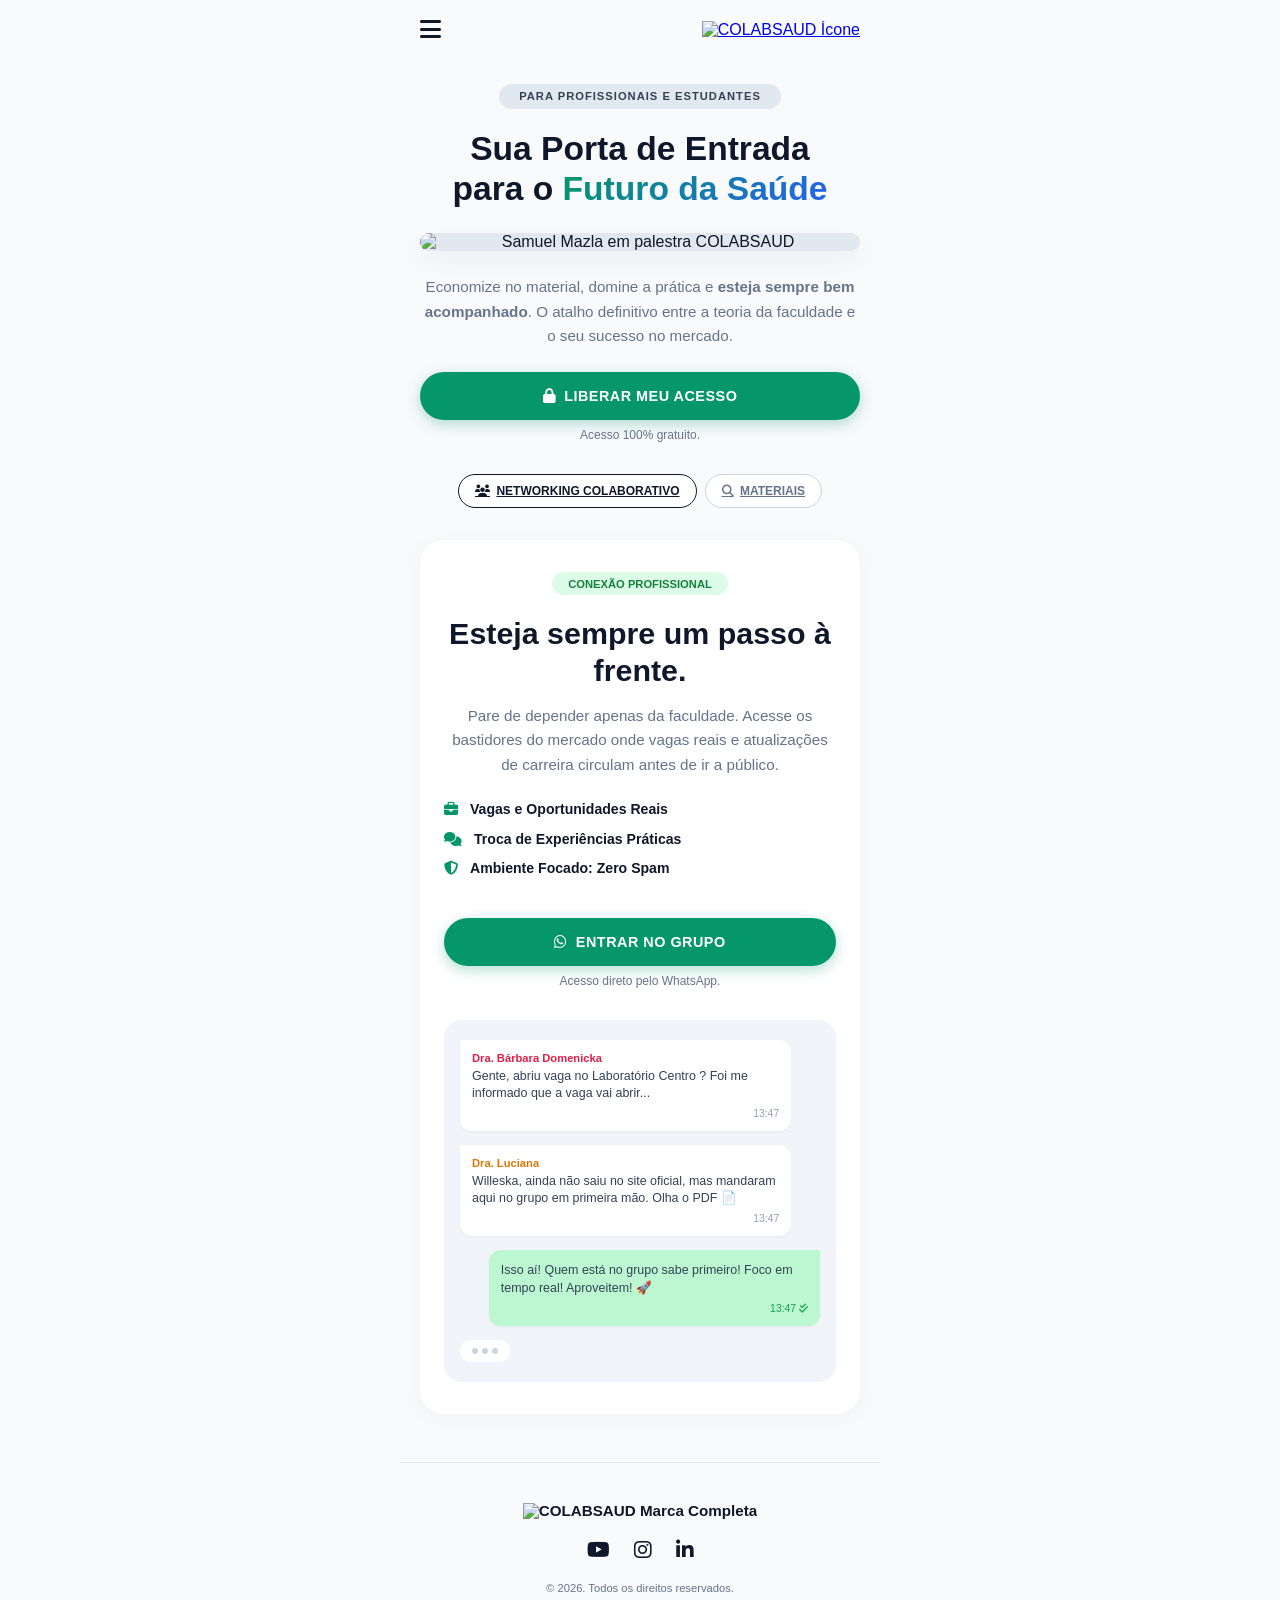
==== index.html @ db5d0c4f "Update logo image and alt text in index.html" ====
<!DOCTYPE html>
<html lang="pt-BR">
<head>
    <meta charset="UTF-8">
    <meta name="viewport" content="width=device-width, initial-scale=1.0">
    <title>COLABSAUD - Sua Porta de Entrada para o Futuro da Saúde</title>
    <link rel="stylesheet" href="style.css">
    <link rel="stylesheet" href="https://cdnjs.cloudflare.com/ajax/libs/font-awesome/6.4.0/css/all.min.css">
</head>
<body>

    <!-- Header Navigation -->
    <header class="navbar">
        <button class="menu-btn" aria-label="Abrir Menu">
            <i class="fa-solid fa-bars"></i>
        </button>
        <div class="logo-container">
            <a href="index.html">
                <img src="IMG_5913_781e00.png" alt="COLABSAUD Ícone" class="logo-icon">
            </a>
        </div>
    </header>

    <main class="container">

        <!-- Header Tag Pill -->
        <div class="tag-header">
            <span>PARA PROFISSIONAIS E ESTUDANTES</span>
        </div>

        <!-- Hero Section -->
        <section class="hero-section">
            <h1 class="hero-title">
                Sua Porta de Entrada <br>
                para o <span class="gradient-text">Futuro da Saúde</span>
            </h1>

            <div class="hero-image-card">
                <img src="hero-image.jpg" alt="Samuel Mazla em palestra COLABSAUD" class="hero-img">
            </div>

            <p class="hero-description">
                Economize no material, domine a prática e <strong>esteja sempre bem acompanhado</strong>. O atalho definitivo entre a teoria da faculdade e o seu sucesso no mercado.
            </p>

            <a href="aplicar.html" class="btn btn-primary">
                <i class="fa-solid fa-lock"></i> LIBERAR MEU ACESSO
            </a>
            <span class="subtext">Acesso 100% gratuito.</span>
        </section>

        <!-- Navigation Pills -->
        <div class="category-pills">
            <a href="comunidade.html" class="pill active">
                <i class="fa-solid fa-users"></i> NETWORKING COLABORATIVO
            </a>
            <a href="#" class="pill">
                <i class="fa-solid fa-magnifying-glass"></i> MATERIAIS
            </a>
        </div>

        <!-- Connection Card Section -->
        <section class="card-box">
            <div class="card-badge">CONEXÃO PROFISSIONAL</div>

            <h2 class="card-title">Esteja sempre um passo à frente.</h2>

            <p class="card-text">
                Pare de depender apenas da faculdade. Acesse os bastidores do mercado onde vagas reais e atualizações de carreira circulam antes de ir a público.
            </p>

            <ul class="features-list">
                <li><i class="fa-solid fa-briefcase"></i> Vagas e Oportunidades Reais</li>
                <li><i class="fa-solid fa-comments"></i> Troca de Experiências Práticas</li>
                <li><i class="fa-solid fa-shield-halved"></i> Ambiente Focado: Zero Spam</li>
            </ul>

            <a href="https://whatsapp.com" class="btn btn-whatsapp" target="_blank" rel="noopener">
                <i class="fa-brands fa-whatsapp"></i> ENTRAR NO GRUPO
            </a>
            <span class="subtext">Acesso direto pelo WhatsApp.</span>

            <!-- WhatsApp Chat Mockup -->
            <div class="chat-container">
                <div class="chat-bubble left">
                    <span class="author">Dra. Bárbara Domenicka</span>
                    <p>Gente, abriu vaga no Laboratório Centro ? Foi me informado que a vaga vai abrir...</p>
                    <span class="time">13:47</span>
                </div>

                <div class="chat-bubble left">
                    <span class="author">Dra. Luciana</span>
                    <p>Willeska, ainda não saiu no site oficial, mas mandaram aqui no grupo em primeira mão. Olha o PDF 📄</p>
                    <span class="time">13:47</span>
                </div>

                <div class="chat-bubble right">
                    <p>Isso aí! Quem está no grupo sabe primeiro! Foco em tempo real! Aproveitem! 🚀</p>
                    <span class="time">13:47 <i class="fa-solid fa-check-double"></i></span>
                </div>

                <div class="chat-typing">
                    <span></span><span></span><span></span>
                </div>
            </div>
        </section>

    </main>

    <!-- Footer Section -->
    <footer class="footer">
        <div class="footer-logo">
            <img src="logo-full.png" alt="COLABSAUD Marca Completa" class="footer-full-logo">
        </div>

        <div class="social-links">
            <a href="#" aria-label="YouTube"><i class="fa-brands fa-youtube"></i></a>
            <a href="#" aria-label="Instagram"><i class="fa-brands fa-instagram"></i></a>
            <a href="#" aria-label="LinkedIn"><i class="fa-brands fa-linkedin-in"></i></a>
        </div>

        <p class="copyright">© 2026. Todos os direitos reservados.</p>
    </footer>

</body>
</html>
---- style.css ----
/* Core Styling & Variables */
:root {
    --primary-color: #0d9488;
    --primary-gradient: linear-gradient(135deg, #059669 0%, #2563eb 100%);
    --whatsapp-color: #059669;
    --whatsapp-hover: #047857;
    --text-dark: #0f172a;
    --text-muted: #64748b;
    --bg-light: #f8fafc;
    --card-bg: #ffffff;
    --chat-left: #ffffff;
    --chat-right: #dcf8c6;
    --radius-pill: 50px;
    --radius-card: 24px;
}

* {
    margin: 0;
    padding: 0;
    box-sizing: border-box;
    font-family: -apple-system, BlinkMacSystemFont, "Segoe UI", Roboto, Helvetica, Arial, sans-serif;
}

body {
    background-color: var(--bg-light);
    color: var(--text-dark);
    display: flex;
    flex-direction: column;
    align-items: center;
}

.container {
    width: 100%;
    max-width: 480px;
    padding: 0 1.25rem 3rem 1.25rem;
    display: flex;
    flex-direction: column;
    align-items: center;
}

/* Navbar Header */
.navbar {
    width: 100%;
    max-width: 480px;
    padding: 1rem 1.25rem;
    display: flex;
    justify-content: space-between;
    align-items: center;
}

.menu-btn {
    background: none;
    border: none;
    font-size: 1.5rem;
    color: var(--text-dark);
    cursor: pointer;
}

.logo-icon {
    width: 42px;
    height: 42px;
    object-fit: contain;
}

/* Header Tag */
.tag-header {
    background: #e2e8f0;
    color: #334155;
    font-size: 0.7rem;
    font-weight: 800;
    letter-spacing: 1px;
    padding: 0.4rem 1.25rem;
    border-radius: var(--radius-pill);
    margin: 1.5rem 0 1.25rem 0;
}

/* Hero Section */
.hero-section {
    text-align: center;
    display: flex;
    flex-direction: column;
    align-items: center;
    margin-bottom: 2rem;
    width: 100%;
}

.hero-title {
    font-size: 2.1rem;
    font-weight: 900;
    line-height: 1.2;
    margin-bottom: 1.5rem;
    color: #0f172a;
}

.gradient-text {
    background: var(--primary-gradient);
    -webkit-background-clip: text;
    -webkit-text-fill-color: transparent;
}

.hero-image-card {
    width: 100%;
    border-radius: 18px;
    overflow: hidden;
    box-shadow: 0 10px 25px rgba(0,0,0,0.06);
    margin-bottom: 1.5rem;
    background-color: #e2e8f0;
}

.hero-img {
    width: 100%;
    height: auto;
    display: block;
    object-fit: cover;
}

.hero-description {
    font-size: 0.95rem;
    color: var(--text-muted);
    line-height: 1.6;
    margin-bottom: 1.5rem;
}

/* Buttons */
.btn {
    width: 100%;
    padding: 1rem;
    border-radius: var(--radius-pill);
    text-decoration: none;
    font-weight: 800;
    font-size: 0.9rem;
    letter-spacing: 0.5px;
    display: flex;
    align-items: center;
    justify-content: center;
    gap: 0.5rem;
    box-shadow: 0 4px 14px rgba(5, 150, 105, 0.3);
    transition: transform 0.2s, background 0.2s;
    border: none;
}

.btn:active {
    transform: scale(0.98);
}

.btn-primary, .btn-whatsapp {
    background-color: var(--whatsapp-color);
    color: #ffffff;
}

.subtext {
    font-size: 0.75rem;
    color: var(--text-muted);
    margin-top: 0.5rem;
}

/* Category Pills */
.category-pills {
    display: flex;
    gap: 0.5rem;
    width: 100%;
    justify-content: center;
    margin-bottom: 2rem;
}

.pill {
    background: #ffffff;
    border: 1px solid #cbd5e1;
    padding: 0.55rem 1rem;
    border-radius: var(--radius-pill);
    font-size: 0.75rem;
    font-weight: 800;
    color: var(--text-muted);
    display: flex;
    align-items: center;
    gap: 0.4rem;
    cursor: pointer;
}

.pill.active {
    border-color: var(--text-dark);
    color: var(--text-dark);
}

/* Card Box */
.card-box {
    background: var(--card-bg);
    width: 100%;
    border-radius: var(--radius-card);
    padding: 2rem 1.5rem;
    box-shadow: 0 4px 25px rgba(0,0,0,0.04);
    display: flex;
    flex-direction: column;
    align-items: center;
    text-align: center;
}

.card-badge {
    background: #dcfce7;
    color: #15803d;
    font-size: 0.7rem;
    font-weight: 800;
    padding: 0.35rem 1rem;
    border-radius: var(--radius-pill);
    margin-bottom: 1.25rem;
}

.card-title {
    font-size: 1.9rem;
    font-weight: 900;
    line-height: 1.2;
    margin-bottom: 1rem;
    color: #0f172a;
}

.card-text {
    font-size: 0.95rem;
    color: var(--text-muted);
    line-height: 1.6;
    margin-bottom: 1.5rem;
}

.features-list {
    list-style: none;
    text-align: left;
    width: 100%;
    margin-bottom: 1.75rem;
}

.features-list li {
    font-size: 0.88rem;
    font-weight: 700;
    color: var(--text-dark);
    margin-bottom: 0.85rem;
    display: flex;
    align-items: center;
    gap: 0.75rem;
}

.features-list li i {
    color: var(--whatsapp-color);
}

/* Chat Mockup */
.chat-container {
    background: #f1f5f9;
    width: 100%;
    border-radius: 18px;
    padding: 1.25rem 1rem;
    margin-top: 2rem;
    display: flex;
    flex-direction: column;
    gap: 0.85rem;
}

.chat-bubble {
    padding: 0.75rem;
    border-radius: 12px;
    max-width: 92%;
    font-size: 0.78rem;
    text-align: left;
    box-shadow: 0 1px 3px rgba(0,0,0,0.05);
    position: relative;
}

.chat-bubble.left {
    background: var(--chat-left);
    align-self: flex-start;
    border-top-left-radius: 2px;
}

.chat-bubble.right {
    background: #bbf7d0;
    align-self: flex-end;
    border-top-right-radius: 2px;
}

.chat-bubble .author {
    font-weight: 800;
    color: #e11d48;
    display: block;
    font-size: 0.7rem;
    margin-bottom: 0.25rem;
}

.chat-bubble.left:nth-child(2) .author {
    color: #d97706;
}

.chat-bubble p {
    color: #334155;
    line-height: 1.4;
}

.chat-bubble .time {
    display: block;
    text-align: right;
    font-size: 0.65rem;
    color: #94a3b8;
    margin-top: 0.35rem;
}

.chat-bubble.right .time {
    color: #16a34a;
}

.chat-typing {
    background: #ffffff;
    align-self: flex-start;
    padding: 0.5rem 0.75rem;
    border-radius: var(--radius-pill);
    display: flex;
    gap: 4px;
}

.chat-typing span {
    width: 6px;
    height: 6px;
    background: #cbd5e1;
    border-radius: 50%;
}

/* Footer */
.footer {
    width: 100%;
    max-width: 480px;
    padding: 2.5rem 1.25rem;
    display: flex;
    flex-direction: column;
    align-items: center;
    gap: 1.25rem;
    border-top: 1px solid #e2e8f0;
}

.footer-logo {
    display: flex;
    align-items: center;
    gap: 0.5rem;
    font-weight: 900;
    font-size: 0.95rem;
    line-height: 1;
}

.footer-icon {
    width: 32px;
    height: 32px;
    object-fit: contain;
}

.social-links {
    display: flex;
    gap: 1.5rem;
}

.social-links a {
    color: var(--text-dark);
    font-size: 1.25rem;
}

.copyright {
    font-size: 0.7rem;
    color: var(--text-muted);
}
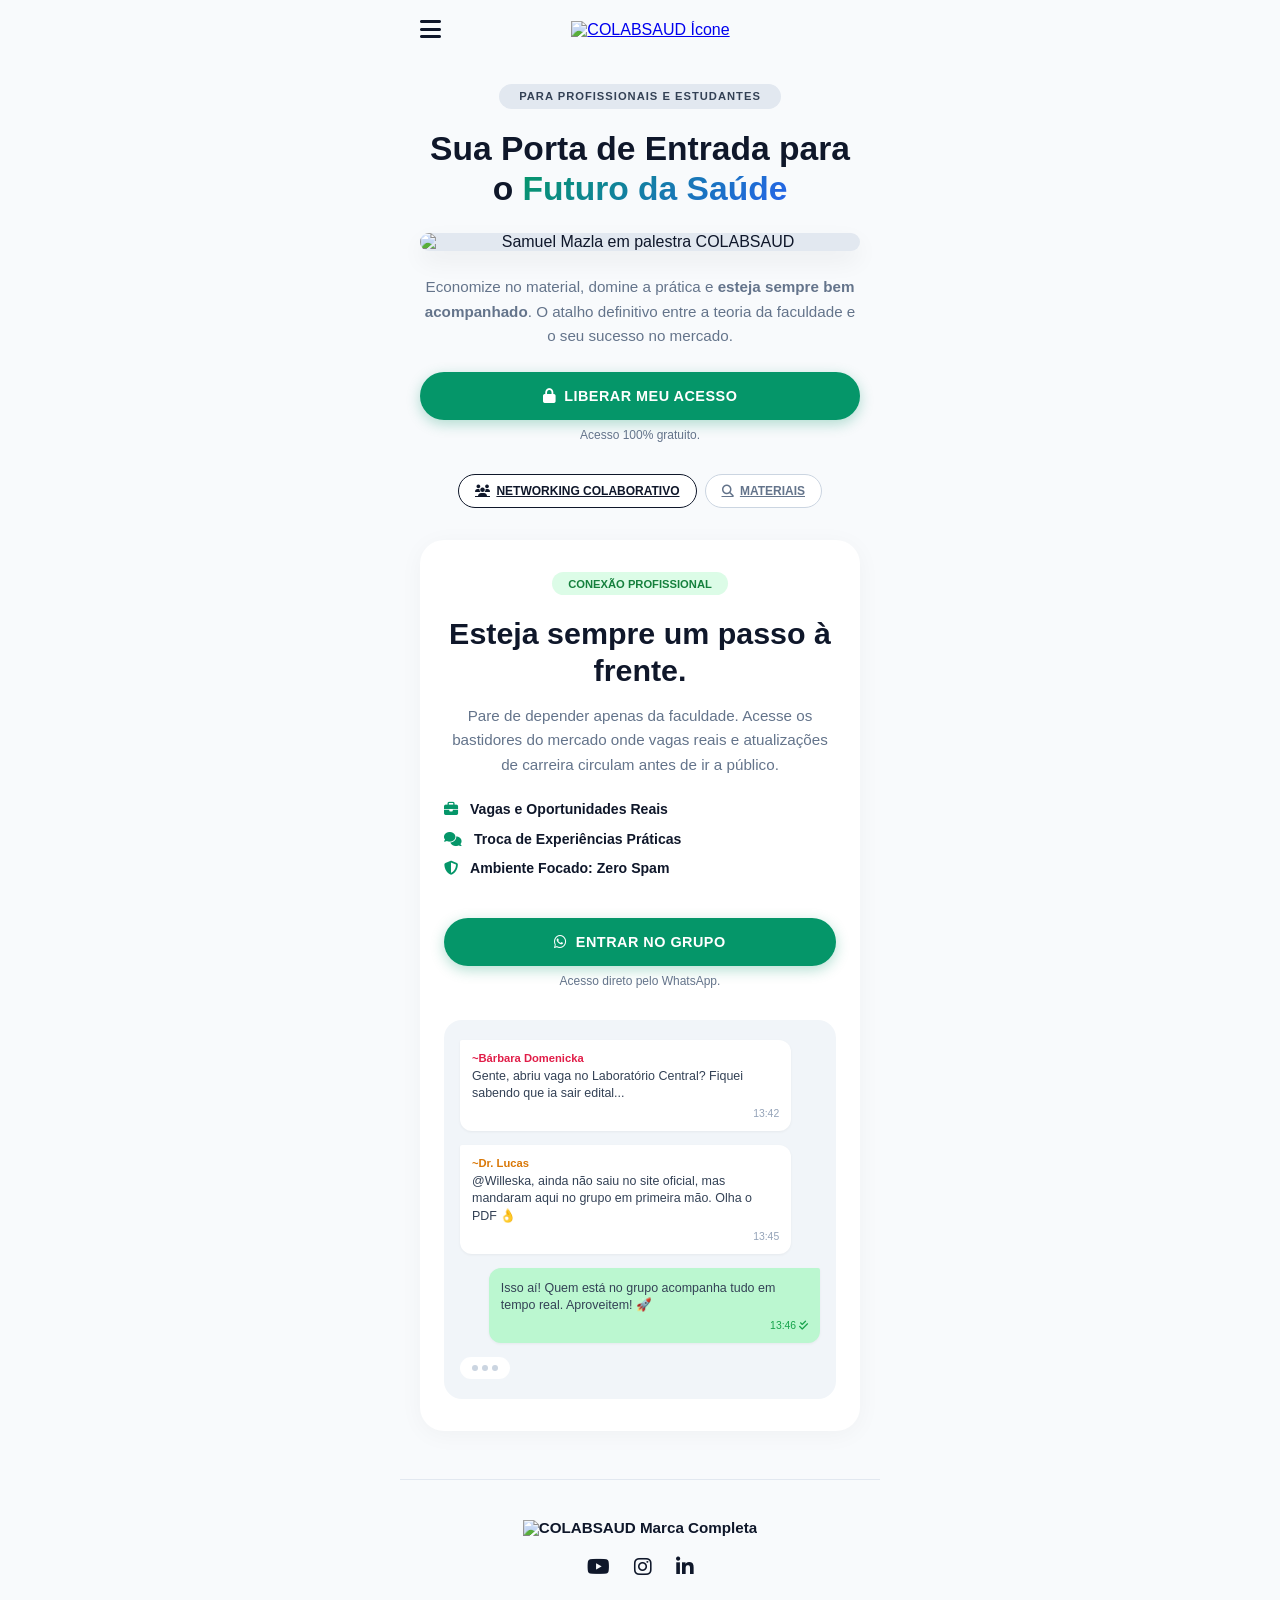
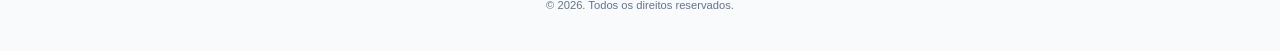
==== commit 6f4953a5: "Update index.html" ====
--- a/index.html
+++ b/index.html
@@ -16,9 +16,11 @@
         </button>
         <div class="logo-container">
             <a href="index.html">
-                <img src="IMG_5913_781e00.png" alt="COLABSAUD Ícone" class="logo-icon">
+                <!-- Logo Ícone (Microscópio) no Topo -->
+                <img src="https://i.imgur.com/eZeOT2a.png" alt="COLABSAUD Ícone" class="logo-icon">
             </a>
         </div>
+        <div class="navbar-spacer"></div>
     </header>
 
     <main class="container">
@@ -31,19 +33,19 @@
         <!-- Hero Section -->
         <section class="hero-section">
             <h1 class="hero-title">
-                Sua Porta de Entrada <br>
-                para o <span class="gradient-text">Futuro da Saúde</span>
+                Sua Porta de Entrada para o <span class="gradient-text">Futuro da Saúde</span>
             </h1>
 
             <div class="hero-image-card">
-                <img src="hero-image.jpg" alt="Samuel Mazla em palestra COLABSAUD" class="hero-img">
+                <!-- Foto Principal da Palestra -->
+                <img src="https://i.imgur.com/dPKT9qg.jpg" alt="Samuel Mazla em palestra COLABSAUD" class="hero-img">
             </div>
 
             <p class="hero-description">
                 Economize no material, domine a prática e <strong>esteja sempre bem acompanhado</strong>. O atalho definitivo entre a teoria da faculdade e o seu sucesso no mercado.
             </p>
 
-            <a href="aplicar.html" class="btn btn-primary">
+            <a href="comunidade.html" class="btn btn-primary">
                 <i class="fa-solid fa-lock"></i> LIBERAR MEU ACESSO
             </a>
             <span class="subtext">Acesso 100% gratuito.</span>
@@ -54,7 +56,7 @@
             <a href="comunidade.html" class="pill active">
                 <i class="fa-solid fa-users"></i> NETWORKING COLABORATIVO
             </a>
-            <a href="#" class="pill">
+            <a href="science-drop.html" class="pill">
                 <i class="fa-solid fa-magnifying-glass"></i> MATERIAIS
             </a>
         </div>
@@ -83,20 +85,20 @@
             <!-- WhatsApp Chat Mockup -->
             <div class="chat-container">
                 <div class="chat-bubble left">
-                    <span class="author">Dra. Bárbara Domenicka</span>
-                    <p>Gente, abriu vaga no Laboratório Centro ? Foi me informado que a vaga vai abrir...</p>
-                    <span class="time">13:47</span>
+                    <span class="author">~Bárbara Domenicka</span>
+                    <p>Gente, abriu vaga no Laboratório Central? Fiquei sabendo que ia sair edital...</p>
+                    <span class="time">13:42</span>
                 </div>
 
                 <div class="chat-bubble left">
-                    <span class="author">Dra. Luciana</span>
-                    <p>Willeska, ainda não saiu no site oficial, mas mandaram aqui no grupo em primeira mão. Olha o PDF 📄</p>
-                    <span class="time">13:47</span>
+                    <span class="author">~Dr. Lucas</span>
+                    <p>@Willeska, ainda não saiu no site oficial, mas mandaram aqui no grupo em primeira mão. Olha o PDF 👌</p>
+                    <span class="time">13:45</span>
                 </div>
 
                 <div class="chat-bubble right">
-                    <p>Isso aí! Quem está no grupo sabe primeiro! Foco em tempo real! Aproveitem! 🚀</p>
-                    <span class="time">13:47 <i class="fa-solid fa-check-double"></i></span>
+                    <p>Isso aí! Quem está no grupo acompanha tudo em tempo real. Aproveitem! 🚀</p>
+                    <span class="time">13:46 <i class="fa-solid fa-check-double"></i></span>
                 </div>
 
                 <div class="chat-typing">
@@ -110,7 +112,8 @@
     <!-- Footer Section -->
     <footer class="footer">
         <div class="footer-logo">
-            <img src="logo-full.png" alt="COLABSAUD Marca Completa" class="footer-full-logo">
+            <!-- Logo Completa no Rodapé -->
+            <img src="https://i.imgur.com/oAxKSrk.png" alt="COLABSAUD Marca Completa" class="footer-full-logo">
         </div>
 
         <div class="social-links">
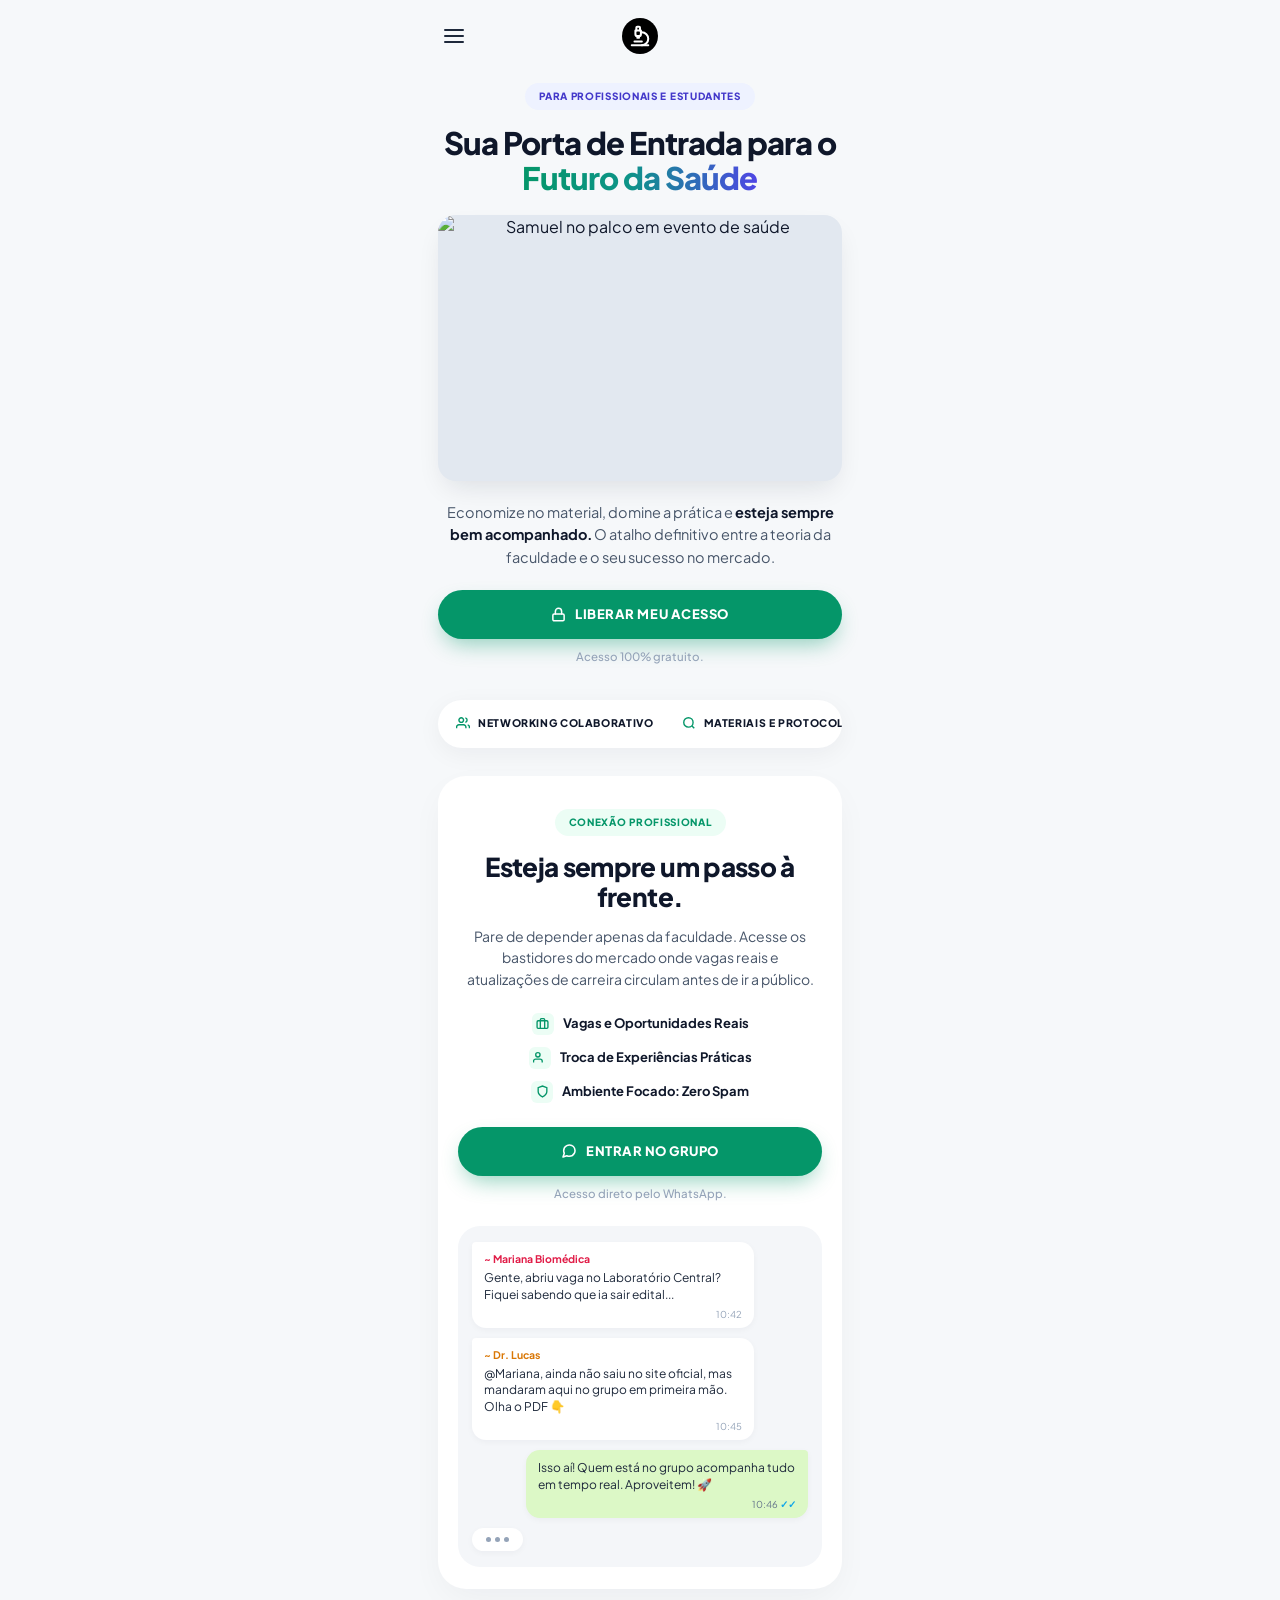
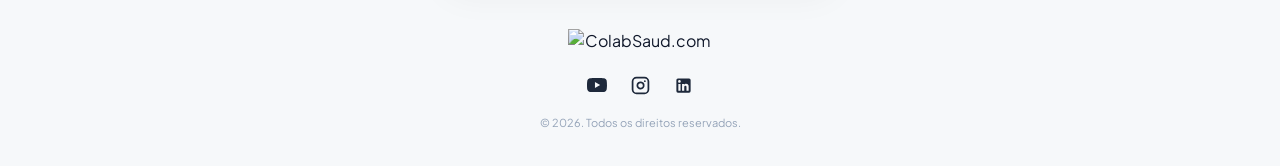
==== commit 812bcdb7: "Update index.html" ====
--- a/index.html
+++ b/index.html
@@ -1,129 +1,591 @@
 <!DOCTYPE html>
 <html lang="pt-BR">
 <head>
-    <meta charset="UTF-8">
-    <meta name="viewport" content="width=device-width, initial-scale=1.0">
-    <title>COLABSAUD - Sua Porta de Entrada para o Futuro da Saúde</title>
-    <link rel="stylesheet" href="style.css">
-    <link rel="stylesheet" href="https://cdnjs.cloudflare.com/ajax/libs/font-awesome/6.4.0/css/all.min.css">
+  <meta charset="UTF-8" />
+  <meta name="viewport" content="width=device-width, initial-scale=1.0" />
+  <title>ColabSaud — Sua Porta de Entrada para o Futuro da Saúde</title>
+  <link rel="preconnect" href="https://fonts.googleapis.com">
+  <link rel="preconnect" href="https://fonts.gstatic.com" crossorigin>
+  <link href="https://fonts.googleapis.com/css2?family=Plus+Jakarta+Sans:wght@400;500;600;700;800&display=swap" rel="stylesheet">
+  <style>
+    :root {
+      --bg-page: #F6F8FA;
+      --bg-card: #FFFFFF;
+      --text-primary: #0F172A;
+      --text-secondary: #475569;
+      --text-muted: #94A3B8;
+      --green-primary: #059669;
+      --green-hover: #047857;
+      --green-soft: #ECFDF5;
+      --indigo-soft: #EEF2FF;
+      --indigo-text: #4338CA;
+      --whatsapp-green: #DCF8C6;
+    }
+
+    * {
+      margin: 0;
+      padding: 0;
+      box-sizing: border-box;
+    }
+
+    body {
+      font-family: 'Plus Jakarta Sans', -apple-system, BlinkMacSystemFont, sans-serif;
+      background-color: var(--bg-page);
+      color: var(--text-primary);
+      line-height: 1.5;
+      -webkit-font-smoothing: antialiased;
+    }
+
+    .page-wrapper {
+      max-width: 440px;
+      margin: 0 auto;
+      padding: 0 18px;
+      overflow-x: hidden;
+    }
+
+    /* HEADER */
+    header {
+      display: flex;
+      align-items: center;
+      justify-content: center;
+      position: relative;
+      padding: 18px 0 14px;
+    }
+
+    .menu-btn {
+      position: absolute;
+      left: 0;
+      background: none;
+      border: none;
+      cursor: pointer;
+      padding: 6px;
+      display: flex;
+      flex-direction: column;
+      gap: 4px;
+    }
+
+    .menu-btn span {
+      display: block;
+      width: 20px;
+      height: 2px;
+      background-color: #1E293B;
+      border-radius: 2px;
+    }
+
+    .header-icon {
+      width: 36px;
+      height: 36px;
+      border-radius: 50%;
+      background-color: #000000;
+      display: flex;
+      align-items: center;
+      justify-content: center;
+      overflow: hidden;
+    }
+
+    /* HERO SECTION */
+    .hero {
+      text-align: center;
+      padding: 14px 0 28px;
+    }
+
+    .badge-pill {
+      display: inline-block;
+      font-size: 10px;
+      font-weight: 800;
+      letter-spacing: 0.07em;
+      text-transform: uppercase;
+      padding: 6px 14px;
+      border-radius: 999px;
+      margin-bottom: 16px;
+    }
+
+    .badge-indigo {
+      background-color: var(--indigo-soft);
+      color: var(--indigo-text);
+    }
+
+    .badge-green {
+      background-color: var(--green-soft);
+      color: var(--green-primary);
+    }
+
+    .hero h1 {
+      font-size: 31px;
+      font-weight: 800;
+      line-height: 1.12;
+      letter-spacing: -0.03em;
+      color: var(--text-primary);
+      margin-bottom: 20px;
+    }
+
+    .gradient-text {
+      background: linear-gradient(90deg, #059669 0%, #0D9488 45%, #4F46E5 100%);
+      -webkit-background-clip: text;
+      -webkit-text-fill-color: transparent;
+      background-clip: text;
+    }
+
+    .hero-image-card {
+      width: 100%;
+      aspect-ratio: 16 / 10.5;
+      border-radius: 18px;
+      overflow: hidden;
+      margin-bottom: 20px;
+      box-shadow: 0 12px 28px -8px rgba(15, 23, 42, 0.12);
+      background-color: #E2E8F0;
+    }
+
+    .hero-image-card img {
+      width: 100%;
+      height: 100%;
+      object-fit: cover;
+      display: block;
+    }
+
+    .hero-subtitle {
+      font-size: 14.5px;
+      color: var(--text-secondary);
+      line-height: 1.55;
+      padding: 0 6px;
+      margin-bottom: 22px;
+    }
+
+    .hero-subtitle strong {
+      color: var(--text-primary);
+      font-weight: 700;
+    }
+
+    .btn-primary {
+      display: flex;
+      align-items: center;
+      justify-content: center;
+      gap: 9px;
+      width: 100%;
+      background-color: var(--green-primary);
+      color: #FFFFFF;
+      text-decoration: none;
+      font-size: 13px;
+      font-weight: 800;
+      letter-spacing: 0.04em;
+      text-transform: uppercase;
+      padding: 15px 24px;
+      border-radius: 999px;
+      box-shadow: 0 10px 22px -6px rgba(5, 150, 105, 0.45);
+      transition: background-color 0.2s ease, transform 0.15s ease;
+    }
+
+    .btn-primary:hover {
+      background-color: var(--green-hover);
+      transform: translateY(-1px);
+    }
+
+    .micro-caption {
+      font-size: 11.5px;
+      color: var(--text-muted);
+      margin-top: 9px;
+      font-weight: 500;
+    }
+
+    /* TICKER / MARQUEE PILL */
+    .ticker-wrapper {
+      background-color: #FFFFFF;
+      border-radius: 999px;
+      padding: 12px 0;
+      margin: 6px 0 28px;
+      box-shadow: 0 6px 24px rgba(15, 23, 42, 0.05);
+      overflow: hidden;
+      white-space: nowrap;
+      position: relative;
+    }
+
+    .ticker-track {
+      display: inline-flex;
+      align-items: center;
+      gap: 28px;
+      padding-left: 18px;
+      animation: marquee 18s linear infinite;
+    }
+
+    .ticker-item {
+      display: inline-flex;
+      align-items: center;
+      gap: 8px;
+      font-size: 10.5px;
+      font-weight: 800;
+      letter-spacing: 0.06em;
+      color: var(--text-primary);
+      text-transform: uppercase;
+    }
+
+    .ticker-item svg {
+      color: var(--green-primary);
+      flex-shrink: 0;
+    }
+
+    @keyframes marquee {
+      0% { transform: translateX(0); }
+      100% { transform: translateX(-50%); }
+    }
+
+    /* FEATURE CARD (CONEXÃO PROFISSIONAL) */
+    .feature-card {
+      background-color: var(--bg-card);
+      border-radius: 28px;
+      padding: 32px 20px 22px;
+      text-align: center;
+      box-shadow: 0 12px 36px -6px rgba(15, 23, 42, 0.05);
+    }
+
+    .feature-card h2 {
+      font-size: 26px;
+      font-weight: 800;
+      line-height: 1.15;
+      letter-spacing: -0.025em;
+      color: var(--text-primary);
+      margin-bottom: 14px;
+    }
+
+    .feature-desc {
+      font-size: 14px;
+      color: var(--text-secondary);
+      line-height: 1.55;
+      margin-bottom: 22px;
+      padding: 0 4px;
+    }
+
+    .benefits-list {
+      list-style: none;
+      display: flex;
+      flex-direction: column;
+      align-items: center;
+      gap: 12px;
+      margin-bottom: 24px;
+    }
+
+    .benefits-list li {
+      display: flex;
+      align-items: center;
+      gap: 9px;
+      font-size: 13px;
+      font-weight: 700;
+      color: var(--text-primary);
+    }
+
+    .benefit-icon {
+      width: 22px;
+      height: 22px;
+      border-radius: 6px;
+      background-color: var(--green-soft);
+      color: var(--green-primary);
+      display: flex;
+      align-items: center;
+      justify-content: center;
+      flex-shrink: 0;
+    }
+
+    /* WHATSAPP MOCKUP */
+    .chat-mockup {
+      background-color: #F4F6F9;
+      border-radius: 22px;
+      padding: 16px 14px;
+      margin-top: 24px;
+      text-align: left;
+      display: flex;
+      flex-direction: column;
+      gap: 10px;
+    }
+
+    .chat-bubble {
+      max-width: 84%;
+      padding: 10px 12px 7px;
+      border-radius: 14px;
+      font-size: 12px;
+      line-height: 1.4;
+      box-shadow: 0 2px 6px rgba(15, 23, 42, 0.04);
+      position: relative;
+    }
+
+    .chat-left {
+      background-color: #FFFFFF;
+      color: #1E293B;
+      border-top-left-radius: 4px;
+      align-self: flex-start;
+    }
+
+    .chat-right {
+      background-color: var(--whatsapp-green);
+      color: #1E293B;
+      border-top-right-radius: 4px;
+      align-self: flex-end;
+    }
+
+    .sender-name {
+      display: block;
+      font-size: 10.5px;
+      font-weight: 700;
+      margin-bottom: 3px;
+    }
+
+    .sender-pink { color: #E11D48; }
+    .sender-orange { color: #D97706; }
+
+    .chat-time {
+      display: block;
+      text-align: right;
+      font-size: 9.5px;
+      color: #94A3B8;
+      margin-top: 4px;
+    }
+
+    .chat-right .chat-time {
+      color: #64748B;
+    }
+
+    .check-blue {
+      color: #0EA5E9;
+      font-weight: 700;
+    }
+
+    .typing-bubble {
+      background-color: #FFFFFF;
+      padding: 9px 14px;
+      border-radius: 999px;
+      display: inline-flex;
+      align-items: center;
+      gap: 4px;
+      align-self: flex-start;
+      box-shadow: 0 2px 6px rgba(15, 23, 42, 0.04);
+    }
+
+    .typing-bubble span {
+      width: 5px;
+      height: 5px;
+      background-color: #94A3B8;
+      border-radius: 50%;
+      display: inline-block;
+    }
+
+    /* FOOTER — LOGO PROPORCIONAL AO PRINT */
+    footer {
+      text-align: center;
+      padding: 40px 16px 34px;
+    }
+
+    .footer-logo {
+      width: 145px;
+      max-width: 42%;
+      height: auto;
+      display: block;
+      margin: 0 auto 22px;
+      object-fit: contain;
+    }
+
+    .social-links {
+      display: flex;
+      justify-content: center;
+      align-items: center;
+      gap: 24px;
+      margin-bottom: 20px;
+    }
+
+    .social-links a {
+      color: #1E293B;
+      display: inline-flex;
+      align-items: center;
+      justify-content: center;
+      transition: opacity 0.2s ease, transform 0.15s ease;
+    }
+
+    .social-links a:hover {
+      opacity: 0.7;
+      transform: translateY(-1px);
+    }
+
+    .copyright {
+      font-size: 11px;
+      color: var(--text-muted);
+    }
+  </style>
 </head>
 <body>
 
-    <!-- Header Navigation -->
-    <header class="navbar">
-        <button class="menu-btn" aria-label="Abrir Menu">
-            <i class="fa-solid fa-bars"></i>
-        </button>
-        <div class="logo-container">
-            <a href="index.html">
-                <!-- Logo Ícone (Microscópio) no Topo -->
-                <img src="https://i.imgur.com/eZeOT2a.png" alt="COLABSAUD Ícone" class="logo-icon">
-            </a>
+  <div class="page-wrapper">
+    <!-- HEADER -->
+    <header>
+      <button class="menu-btn" aria-label="Abrir menu">
+        <span></span>
+        <span></span>
+        <span></span>
+      </button>
+
+      <a href="#" class="header-icon" aria-label="ColabSaud Início">
+        <!-- Ícone circular fiel ao topo do print -->
+        <svg width="22" height="22" viewBox="0 0 24 24" fill="none" stroke="#FFFFFF" stroke-width="2.2" stroke-linecap="round" stroke-linejoin="round">
+          <path d="M6 18h8"/>
+          <path d="M3 22h18"/>
+          <path d="M14 22a7 7 0 1 0 0-14h-1"/>
+          <path d="M9 14h2"/>
+          <path d="M9 12a2 2 0 0 1-2-2V6h6v4a2 2 0 0 1-2 2Z"/>
+          <path d="M12 6V3a1 1 0 0 0-1-1H9a1 1 0 0 0-1 1v3"/>
+        </svg>
+      </a>
+    </header>
+
+    <!-- HERO -->
+    <section class="hero">
+      <span class="badge-pill badge-indigo">PARA PROFISSIONAIS E ESTUDANTES</span>
+
+      <h1>
+        Sua Porta de Entrada para o <span class="gradient-text">Futuro da Saúde</span>
+      </h1>
+
+      <div class="hero-image-card">
+        <!-- Substitua pelo caminho exato da sua foto do palco -->
+        <img src="foto-palco.jpg" alt="Samuel no palco em evento de saúde">
+      </div>
+
+      <p class="hero-subtitle">
+        Economize no material, domine a prática e <strong>esteja sempre bem acompanhado.</strong> O atalho definitivo entre a teoria da faculdade e o seu sucesso no mercado.
+      </p>
+
+      <a href="https://app.colabsaud.com" class="btn-primary">
+        <svg width="15" height="15" viewBox="0 0 24 24" fill="none" stroke="currentColor" stroke-width="2.4" stroke-linecap="round" stroke-linejoin="round">
+          <rect x="3" y="11" width="18" height="11" rx="2" ry="2"/>
+          <path d="M7 11V7a5 5 0 0 1 10 0v4"/>
+        </svg>
+        LIBERAR MEU ACESSO
+      </a>
+
+      <p class="micro-caption">Acesso 100% gratuito.</p>
+    </section>
+
+    <!-- LETREIRO HORIZONTAL -->
+    <div class="ticker-wrapper">
+      <div class="ticker-track">
+        <span class="ticker-item">
+          <svg width="14" height="14" viewBox="0 0 24 24" fill="none" stroke="currentColor" stroke-width="2.4"><path d="M17 21v-2a4 4 0 0 0-4-4H5a4 4 0 0 0-4 4v2"/><circle cx="9" cy="7" r="4"/><path d="M23 21v-2a4 4 0 0 0-3-3.87"/><path d="M16 3.13a4 4 0 0 1 0 7.75"/></svg>
+          NETWORKING COLABORATIVO
+        </span>
+        <span class="ticker-item">
+          <svg width="14" height="14" viewBox="0 0 24 24" fill="none" stroke="currentColor" stroke-width="2.4"><circle cx="11" cy="11" r="8"/><line x1="21" y1="21" x2="16.65" y2="16.65"/></svg>
+          MATERIAIS E PROTOCOLOS
+        </span>
+        <!-- Duplicado para rolagem contínua -->
+        <span class="ticker-item">
+          <svg width="14" height="14" viewBox="0 0 24 24" fill="none" stroke="currentColor" stroke-width="2.4"><path d="M17 21v-2a4 4 0 0 0-4-4H5a4 4 0 0 0-4 4v2"/><circle cx="9" cy="7" r="4"/><path d="M23 21v-2a4 4 0 0 0-3-3.87"/><path d="M16 3.13a4 4 0 0 1 0 7.75"/></svg>
+          NETWORKING COLABORATIVO
+        </span>
+        <span class="ticker-item">
+          <svg width="14" height="14" viewBox="0 0 24 24" fill="none" stroke="currentColor" stroke-width="2.4"><circle cx="11" cy="11" r="8"/><line x1="21" y1="21" x2="16.65" y2="16.65"/></svg>
+          MATERIAIS E PROTOCOLOS
+        </span>
+      </div>
+    </div>
+
+    <!-- CARD CONEXÃO PROFISSIONAL -->
+    <section class="feature-card">
+      <span class="badge-pill badge-green">CONEXÃO PROFISSIONAL</span>
+
+      <h2>Esteja sempre um passo à frente.</h2>
+
+      <p class="feature-desc">
+        Pare de depender apenas da faculdade. Acesse os bastidores do mercado onde vagas reais e atualizações de carreira circulam antes de ir a público.
+      </p>
+
+      <ul class="benefits-list">
+        <li>
+          <span class="benefit-icon">
+            <svg width="13" height="13" viewBox="0 0 24 24" fill="none" stroke="currentColor" stroke-width="2.5"><rect x="2" y="7" width="20" height="14" rx="2"/><path d="M16 21V5a2 2 0 0 0-2-2h-4a2 2 0 0 0-2 2v16"/></svg>
+          </span>
+          Vagas e Oportunidades Reais
+        </li>
+        <li>
+          <span class="benefit-icon">
+            <svg width="13" height="13" viewBox="0 0 24 24" fill="none" stroke="currentColor" stroke-width="2.5"><path d="M17 21v-2a4 4 0 0 0-4-4H5a4 4 0 0 0-4 4v2"/><circle cx="9" cy="7" r="4"/></svg>
+          </span>
+          Troca de Experiências Práticas
+        </li>
+        <li>
+          <span class="benefit-icon">
+            <svg width="13" height="13" viewBox="0 0 24 24" fill="none" stroke="currentColor" stroke-width="2.5"><path d="M12 22s8-4 8-10V5l-8-3-8 3v7c0 6 8 10 8 10z"/></svg>
+          </span>
+          Ambiente Focado: Zero Spam
+        </li>
+      </ul>
+
+      <a href="#grupo-whatsapp" class="btn-primary">
+        <svg width="16" height="16" viewBox="0 0 24 24" fill="none" stroke="currentColor" stroke-width="2.3" stroke-linecap="round" stroke-linejoin="round">
+          <path d="M21 11.5a8.38 8.38 0 0 1-.9 3.8 8.5 8.5 0 0 1-7.6 4.7 8.38 8.38 0 0 1-3.8-.9L3 21l1.9-5.7a8.38 8.38 0 0 1-.9-3.8 8.5 8.5 0 0 1 4.7-7.6 8.38 8.38 0 0 1 3.8-.9h.5a8.48 8.48 0 0 1 8 8v.5z"/>
+        </svg>
+        ENTRAR NO GRUPO
+      </a>
+
+      <p class="micro-caption">Acesso direto pelo WhatsApp.</p>
+
+      <!-- MOCKUP DE CONVERSA -->
+      <div class="chat-mockup">
+        <div class="chat-bubble chat-left">
+          <span class="sender-name sender-pink">~ Mariana Biomédica</span>
+          Gente, abriu vaga no Laboratório Central? Fiquei sabendo que ia sair edital...
+          <span class="chat-time">10:42</span>
         </div>
-        <div class="navbar-spacer"></div>
-    </header>
-
-    <main class="container">
-
-        <!-- Header Tag Pill -->
-        <div class="tag-header">
-            <span>PARA PROFISSIONAIS E ESTUDANTES</span>
+
+        <div class="chat-bubble chat-left">
+          <span class="sender-name sender-orange">~ Dr. Lucas</span>
+          @Mariana, ainda não saiu no site oficial, mas mandaram aqui no grupo em primeira mão. Olha o PDF 👇
+          <span class="chat-time">10:45</span>
         </div>
 
-        <!-- Hero Section -->
-        <section class="hero-section">
-            <h1 class="hero-title">
-                Sua Porta de Entrada para o <span class="gradient-text">Futuro da Saúde</span>
-            </h1>
-
-            <div class="hero-image-card">
-                <!-- Foto Principal da Palestra -->
-                <img src="https://i.imgur.com/dPKT9qg.jpg" alt="Samuel Mazla em palestra COLABSAUD" class="hero-img">
-            </div>
-
-            <p class="hero-description">
-                Economize no material, domine a prática e <strong>esteja sempre bem acompanhado</strong>. O atalho definitivo entre a teoria da faculdade e o seu sucesso no mercado.
-            </p>
-
-            <a href="comunidade.html" class="btn btn-primary">
-                <i class="fa-solid fa-lock"></i> LIBERAR MEU ACESSO
-            </a>
-            <span class="subtext">Acesso 100% gratuito.</span>
-        </section>
-
-        <!-- Navigation Pills -->
-        <div class="category-pills">
-            <a href="comunidade.html" class="pill active">
-                <i class="fa-solid fa-users"></i> NETWORKING COLABORATIVO
-            </a>
-            <a href="science-drop.html" class="pill">
-                <i class="fa-solid fa-magnifying-glass"></i> MATERIAIS
-            </a>
+        <div class="chat-bubble chat-right">
+          Isso aí! Quem está no grupo acompanha tudo em tempo real. Aproveitem! 🚀
+          <span class="chat-time">10:46 <span class="check-blue">✓✓</span></span>
         </div>
 
-        <!-- Connection Card Section -->
-        <section class="card-box">
-            <div class="card-badge">CONEXÃO PROFISSIONAL</div>
-
-            <h2 class="card-title">Esteja sempre um passo à frente.</h2>
-
-            <p class="card-text">
-                Pare de depender apenas da faculdade. Acesse os bastidores do mercado onde vagas reais e atualizações de carreira circulam antes de ir a público.
-            </p>
-
-            <ul class="features-list">
-                <li><i class="fa-solid fa-briefcase"></i> Vagas e Oportunidades Reais</li>
-                <li><i class="fa-solid fa-comments"></i> Troca de Experiências Práticas</li>
-                <li><i class="fa-solid fa-shield-halved"></i> Ambiente Focado: Zero Spam</li>
-            </ul>
-
-            <a href="https://whatsapp.com" class="btn btn-whatsapp" target="_blank" rel="noopener">
-                <i class="fa-brands fa-whatsapp"></i> ENTRAR NO GRUPO
-            </a>
-            <span class="subtext">Acesso direto pelo WhatsApp.</span>
-
-            <!-- WhatsApp Chat Mockup -->
-            <div class="chat-container">
-                <div class="chat-bubble left">
-                    <span class="author">~Bárbara Domenicka</span>
-                    <p>Gente, abriu vaga no Laboratório Central? Fiquei sabendo que ia sair edital...</p>
-                    <span class="time">13:42</span>
-                </div>
-
-                <div class="chat-bubble left">
-                    <span class="author">~Dr. Lucas</span>
-                    <p>@Willeska, ainda não saiu no site oficial, mas mandaram aqui no grupo em primeira mão. Olha o PDF 👌</p>
-                    <span class="time">13:45</span>
-                </div>
-
-                <div class="chat-bubble right">
-                    <p>Isso aí! Quem está no grupo acompanha tudo em tempo real. Aproveitem! 🚀</p>
-                    <span class="time">13:46 <i class="fa-solid fa-check-double"></i></span>
-                </div>
-
-                <div class="chat-typing">
-                    <span></span><span></span><span></span>
-                </div>
-            </div>
-        </section>
-
-    </main>
-
-    <!-- Footer Section -->
-    <footer class="footer">
-        <div class="footer-logo">
-            <!-- Logo Completa no Rodapé -->
-            <img src="https://i.imgur.com/oAxKSrk.png" alt="COLABSAUD Marca Completa" class="footer-full-logo">
+        <div class="typing-bubble" aria-label="Digitando...">
+          <span></span>
+          <span></span>
+          <span></span>
         </div>
-
-        <div class="social-links">
-            <a href="#" aria-label="YouTube"><i class="fa-brands fa-youtube"></i></a>
-            <a href="#" aria-label="Instagram"><i class="fa-brands fa-instagram"></i></a>
-            <a href="#" aria-label="LinkedIn"><i class="fa-brands fa-linkedin-in"></i></a>
-        </div>
-
-        <p class="copyright">© 2026. Todos os direitos reservados.</p>
+      </div>
+    </section>
+
+    <!-- FOOTER -->
+    <footer>
+      <img
+        src="https://i.imgur.com/I5mylNo.png"
+        alt="ColabSaud.com"
+        class="footer-logo"
+      />
+
+      <div class="social-links">
+        <!-- YouTube -->
+        <a href="#" aria-label="YouTube">
+          <svg width="20" height="20" viewBox="0 0 24 24" fill="currentColor">
+            <path d="M23.498 6.186a3.016 3.016 0 0 0-2.122-2.136C19.505 3.545 12 3.545 12 3.545s-7.505 0-9.377.505A3.017 3.017 0 0 0 .502 6.186C0 8.07 0 12 0 12s0 3.93.502 5.814a3.016 3.016 0 0 0 2.122 2.136c1.871.505 9.376.505 9.376.505s7.505 0 9.377-.505a3.015 3.015 0 0 0 2.122-2.136C24 15.93 24 12 24 12s0-3.93-.502-5.814zM9.545 15.568V8.432L15.818 12l-6.273 3.568z"/>
+          </svg>
+        </a>
+
+        <!-- Instagram -->
+        <a href="#" aria-label="Instagram">
+          <svg width="19" height="19" viewBox="0 0 24 24" fill="none" stroke="currentColor" stroke-width="2.2" stroke-linecap="round" stroke-linejoin="round">
+            <rect x="2" y="2" width="20" height="20" rx="5" ry="5"/>
+            <path d="M16 11.37A4 4 0 1 1 12.63 8 4 4 0 0 1 16 11.37z"/>
+            <line x1="17.5" y1="6.5" x2="17.51" y2="6.5"/>
+          </svg>
+        </a>
+
+        <!-- LinkedIn -->
+        <a href="#" aria-label="LinkedIn">
+          <svg width="19" height="19" viewBox="0 0 24 24" fill="currentColor">
+            <path d="M19 3a2 2 0 0 1 2 2v14a2 2 0 0 1-2 2H5a2 2 0 0 1-2-2V5a2 2 0 0 1 2-2h14m-.5 15.5v-5.3a3.26 3.26 0 0 0-3.26-3.26c-.85 0-1.84.52-2.28 1.3v-1.11h-2.79v8.37h2.79v-4.93c0-.77.62-1.4 1.39-1.4a1.4 1.4 0 0 1 1.4 1.4v4.93h2.75M6.88 8.56a1.68 1.68 0 0 0 1.68-1.68c0-.93-.75-1.69-1.68-1.69a1.69 1.69 0 0 0-1.69 1.69c0 .93.76 1.68 1.69 1.68m1.39 9.94v-8.37H5.5v8.37h2.77z"/>
+          </svg>
+        </a>
+      </div>
+
+      <p class="copyright">© 2026. Todos os direitos reservados.</p>
     </footer>
+  </div>
 
 </body>
 </html>
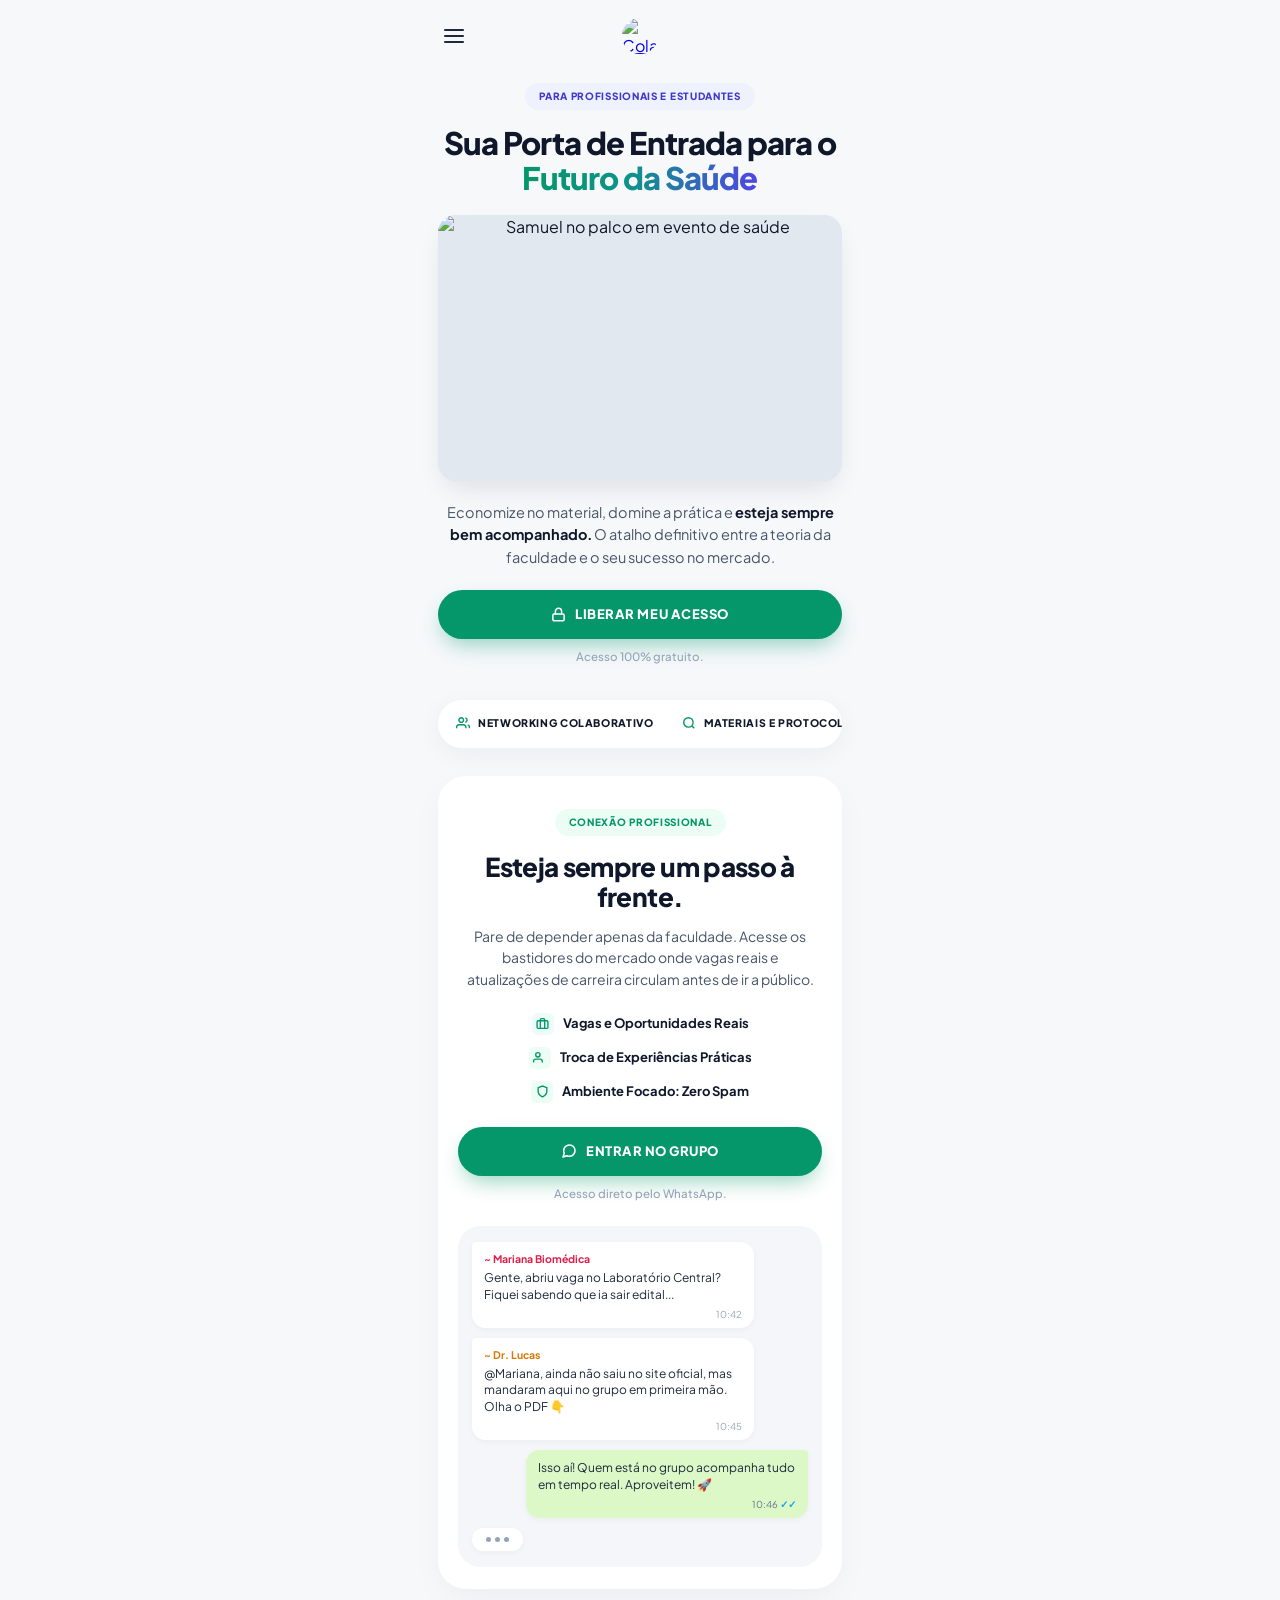
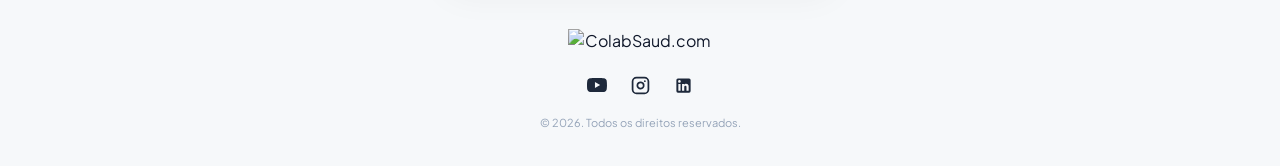
==== commit 9f1aa508: "Update header icon and hero image Replaced SVG icon with an image for header and updated hero image." ====
--- a/index.html
+++ b/index.html
@@ -76,11 +76,17 @@
       width: 36px;
       height: 36px;
       border-radius: 50%;
-      background-color: #000000;
       display: flex;
       align-items: center;
       justify-content: center;
       overflow: hidden;
+    }
+
+    .header-icon img {
+      width: 100%;
+      height: 100%;
+      object-fit: contain;
+      display: block;
     }
 
     /* HERO SECTION */
@@ -140,6 +146,7 @@
       width: 100%;
       height: 100%;
       object-fit: cover;
+      object-position: center;
       display: block;
     }
 
@@ -420,15 +427,11 @@
       </button>
 
       <a href="#" class="header-icon" aria-label="ColabSaud Início">
-        <!-- Ícone circular fiel ao topo do print -->
-        <svg width="22" height="22" viewBox="0 0 24 24" fill="none" stroke="#FFFFFF" stroke-width="2.2" stroke-linecap="round" stroke-linejoin="round">
-          <path d="M6 18h8"/>
-          <path d="M3 22h18"/>
-          <path d="M14 22a7 7 0 1 0 0-14h-1"/>
-          <path d="M9 14h2"/>
-          <path d="M9 12a2 2 0 0 1-2-2V6h6v4a2 2 0 0 1-2 2Z"/>
-          <path d="M12 6V3a1 1 0 0 0-1-1H9a1 1 0 0 0-1 1v3"/>
-        </svg>
+        <img
+          src="https://i.imgur.com/eZeOT2a.png"
+          alt="ColabSaud"
+          referrerpolicy="no-referrer"
+        />
       </a>
     </header>
 
@@ -441,8 +444,11 @@
       </h1>
 
       <div class="hero-image-card">
-        <!-- Substitua pelo caminho exato da sua foto do palco -->
-        <img src="foto-palco.jpg" alt="Samuel no palco em evento de saúde">
+        <img
+          src="https://i.imgur.com/dPKT9qg.jpeg"
+          alt="Samuel no palco em evento de saúde"
+          referrerpolicy="no-referrer"
+        >
       </div>
 
       <p class="hero-subtitle">
@@ -471,7 +477,6 @@
           <svg width="14" height="14" viewBox="0 0 24 24" fill="none" stroke="currentColor" stroke-width="2.4"><circle cx="11" cy="11" r="8"/><line x1="21" y1="21" x2="16.65" y2="16.65"/></svg>
           MATERIAIS E PROTOCOLOS
         </span>
-        <!-- Duplicado para rolagem contínua -->
         <span class="ticker-item">
           <svg width="14" height="14" viewBox="0 0 24 24" fill="none" stroke="currentColor" stroke-width="2.4"><path d="M17 21v-2a4 4 0 0 0-4-4H5a4 4 0 0 0-4 4v2"/><circle cx="9" cy="7" r="4"/><path d="M23 21v-2a4 4 0 0 0-3-3.87"/><path d="M16 3.13a4 4 0 0 1 0 7.75"/></svg>
           NETWORKING COLABORATIVO
@@ -556,6 +561,7 @@
         src="https://i.imgur.com/I5mylNo.png"
         alt="ColabSaud.com"
         class="footer-logo"
+        referrerpolicy="no-referrer"
       />
 
       <div class="social-links">
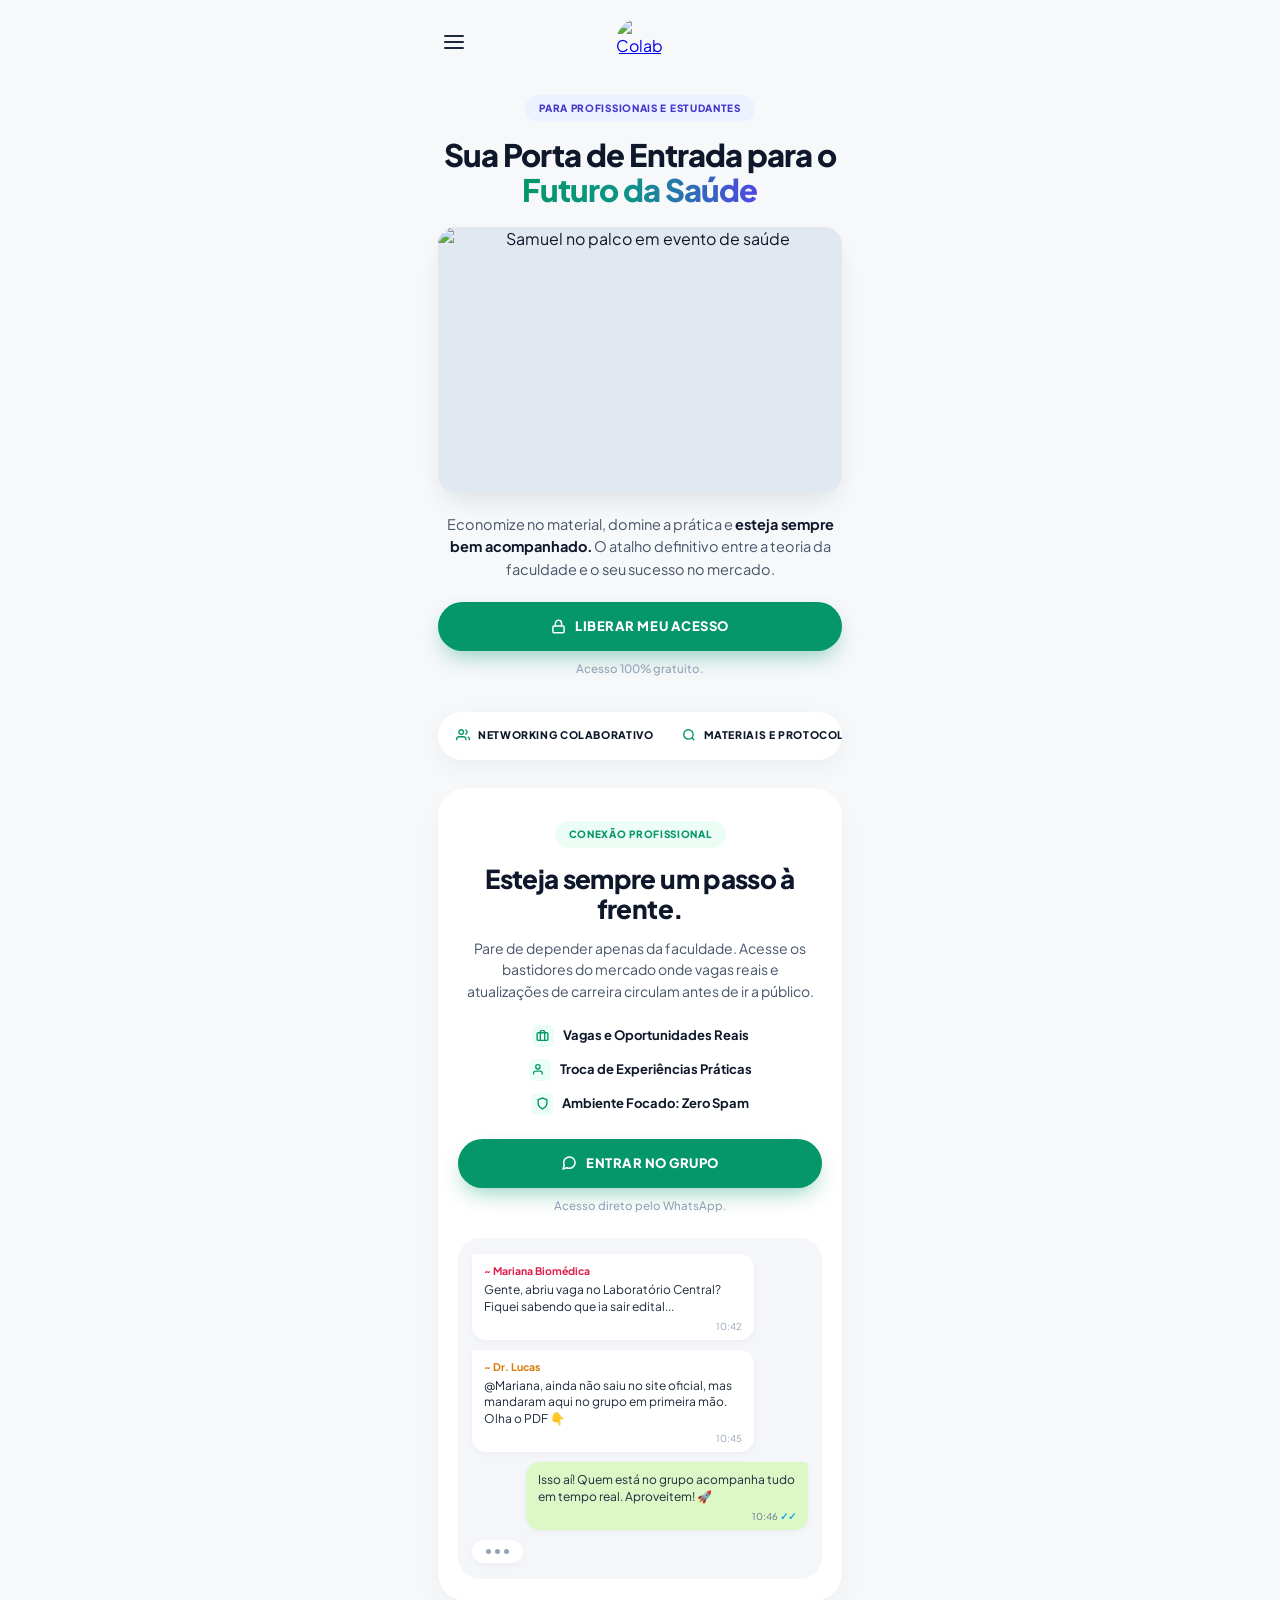
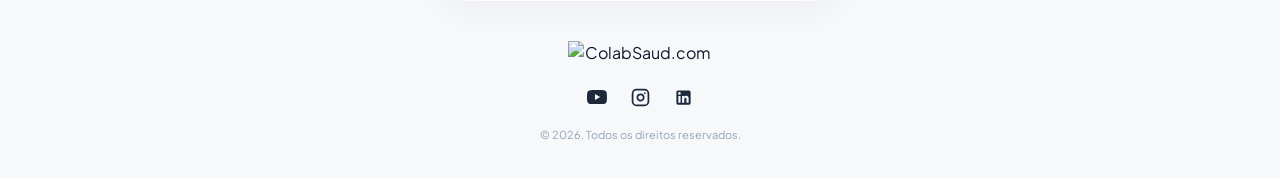
==== commit 9ccfaa5c: "Update header icon size and image fit style" ====
--- a/index.html
+++ b/index.html
@@ -73,8 +73,8 @@
     }
 
     .header-icon {
-      width: 36px;
-      height: 36px;
+      width: 48px;
+      height: 48px;
       border-radius: 50%;
       display: flex;
       align-items: center;
@@ -85,7 +85,7 @@
     .header-icon img {
       width: 100%;
       height: 100%;
-      object-fit: contain;
+      object-fit: cover;
       display: block;
     }
 
